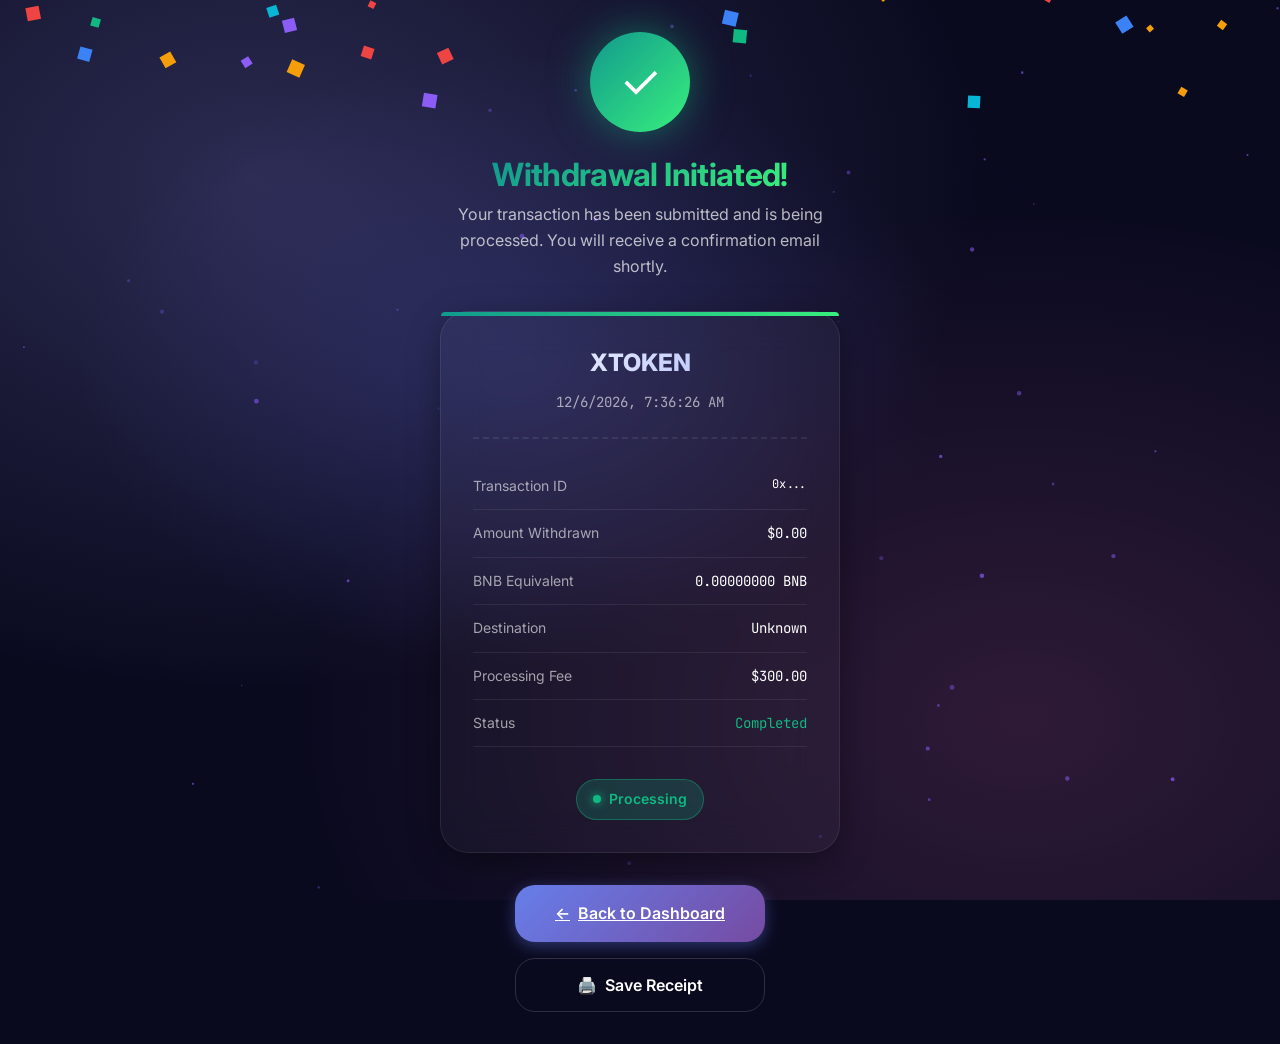
==== success.html @ 93e36ae1 "Create success.html" ====
<!DOCTYPE html>
<html lang="en">
<head>
  <meta charset="UTF-8">
  <meta name="viewport" content="width=device-width, initial-scale=1.0">
  <title>Success - XToken Pro</title>
  <link rel="preconnect" href="https://fonts.googleapis.com">
  <link href="https://fonts.googleapis.com/css2?family=Inter:wght@400;500;600;700;800&family=JetBrains+Mono:wght@400;700&display=swap" rel="stylesheet">
  <link rel="stylesheet" href="style.css">
</head>
<body>
  <div class="bg-animated"></div>
  <canvas id="particle-canvas"></canvas>
  <canvas id="confetti-canvas"></canvas>
  
  <div class="success-container page-transition">
    <div class="success-icon">✓</div>
    
    <h1 class="success-title">Withdrawal Initiated!</h1>
    <p class="success-message">
      Your transaction has been submitted and is being processed. 
      You will receive a confirmation email shortly.
    </p>
    
    <!-- Receipt Card -->
    <div class="glass-card receipt-card">
      <div class="receipt-header">
        <div class="receipt-logo">XTOKEN</div>
        <div class="receipt-date" data-tx-date>Mar 16, 2024 • 03:45 PM</div>
      </div>
      
      <div class="receipt-row">
        <span class="receipt-label">Transaction ID</span>
        <span class="receipt-value" data-tx-id style="font-size: 0.75rem;">0x...</span>
      </div>
      
      <div class="receipt-row">
        <span class="receipt-label">Amount Withdrawn</span>
        <span class="receipt-value" data-tx-amount>$0.00</span>
      </div>
      
      <div class="receipt-row">
        <span class="receipt-label">BNB Equivalent</span>
        <span class="receipt-value" data-tx-bnb>0.00000000 BNB</span>
      </div>
      
      <div class="receipt-row">
        <span class="receipt-label">Destination</span>
        <span class="receipt-value" data-tx-destination>--</span>
      </div>
      
      <div class="receipt-row">
        <span class="receipt-label">Processing Fee</span>
        <span class="receipt-value">$300.00</span>
      </div>
      
      <div class="receipt-row">
        <span class="receipt-label">Status</span>
        <span class="receipt-value success">Completed</span>
      </div>
      
      <div style="text-align: center; margin-top: 1rem;">
        <span class="status-badge">Processing</span>
      </div>
    </div>
    
    <a href="dashboard.html" class="btn btn-glow" style="min-width: 250px;">
      <span>←</span>
      <span>Back to Dashboard</span>
    </a>
    
    <button onclick="window.print()" class="btn btn-secondary" style="margin-top: 1rem; min-width: 250px;">
      <span>🖨️</span>
      <span>Save Receipt</span>
    </button>
  </div>
  
  <script src="shared.js"></script>
</body>
</html>
---- style.css ----
/* ============================================
   XTOKEN PRO - ULTRA MODERN CRYPTO WALLET 2026
   Part 1: Variables, Base & Animations
   ============================================ */

:root {
  /* Deep Space Palette */
  --bg-primary: #0a0a1f;
  --bg-secondary: #12123a;
  --bg-tertiary: #1a1a4e;
  --bg-glass: rgba(255, 255, 255, 0.03);
  --bg-glass-hover: rgba(255, 255, 255, 0.06);
  
  /* Neon Accents */
  --neon-purple: #8b5cf6;
  --neon-blue: #3b82f6;
  --neon-cyan: #06b6d4;
  --neon-green: #10b981;
  --neon-red: #ef4444;
  --neon-orange: #f59e0b;
  
  /* Gradients */
  --gradient-primary: linear-gradient(135deg, #667eea 0%, #764ba2 100%);
  --gradient-success: linear-gradient(135deg, #11998e 0%, #38ef7d 100%);
  --gradient-danger: linear-gradient(135deg, #eb3349 0%, #f45c43 100%);
  --gradient-gold: linear-gradient(135deg, #f5af19 0%, #f12711 100%);
  --gradient-text: linear-gradient(135deg, #fff 0%, #a5b4fc 100%);
  
  /* Glassmorphism */
  --glass-border: rgba(255, 255, 255, 0.08);
  --glass-border-strong: rgba(255, 255, 255, 0.15);
  --glass-shadow: 0 8px 32px 0 rgba(0, 0, 0, 0.37);
  --glass-blur: blur(20px);
  
  /* Typography */
  --font-primary: 'Inter', -apple-system, BlinkMacSystemFont, 'Segoe UI', Roboto, sans-serif;
  --font-mono: 'JetBrains Mono', 'Fira Code', monospace;
  
  /* Spacing */
  --space-xs: 0.5rem;
  --space-sm: 1rem;
  --space-md: 1.5rem;
  --space-lg: 2rem;
  --space-xl: 3rem;
  
  /* Radius */
  --radius-sm: 12px;
  --radius-md: 20px;
  --radius-lg: 28px;
  --radius-xl: 32px;
  
  /* Transitions */
  --transition-fast: 0.15s cubic-bezier(0.4, 0, 0.2, 1);
  --transition-base: 0.3s cubic-bezier(0.4, 0, 0.2, 1);
  --transition-slow: 0.5s cubic-bezier(0.4, 0, 0.2, 1);
}

/* Reset & Base */
*, *::before, *::after {
  margin: 0;
  padding: 0;
  box-sizing: border-box;
}

html {
  font-size: 16px;
  scroll-behavior: smooth;
}

body {
  font-family: var(--font-primary);
  background: var(--bg-primary);
  color: #fff;
  min-height: 100vh;
  overflow-x: hidden;
  line-height: 1.6;
  -webkit-font-smoothing: antialiased;
  -moz-osx-font-smoothing: grayscale;
}

/* Animated Background */
.bg-animated {
  position: fixed;
  top: 0;
  left: 0;
  width: 100%;
  height: 100%;
  z-index: -1;
  background: 
    radial-gradient(ellipse at 20% 20%, rgba(120, 119, 198, 0.3) 0%, transparent 50%),
    radial-gradient(ellipse at 80% 80%, rgba(255, 119, 198, 0.15) 0%, transparent 50%),
    radial-gradient(ellipse at 40% 40%, rgba(99, 102, 241, 0.2) 0%, transparent 40%),
    var(--bg-primary);
  animation: bgPulse 10s ease-in-out infinite;
}

@keyframes bgPulse {
  0%, 100% { opacity: 1; }
  50% { opacity: 0.8; }
}

/* Particle Canvas */
#particle-canvas {
  position: fixed;
  top: 0;
  left: 0;
  width: 100%;
  height: 100%;
  z-index: -1;
  pointer-events: none;
}

/* Glass Card Base */
.glass-card {
  background: var(--bg-glass);
  backdrop-filter: var(--glass-blur);
  -webkit-backdrop-filter: var(--glass-blur);
  border: 1px solid var(--glass-border);
  border-radius: var(--radius-lg);
  box-shadow: var(--glass-shadow);
  transition: all var(--transition-base);
}

.glass-card:hover {
  background: var(--bg-glass-hover);
  border-color: var(--glass-border-strong);
  transform: translateY(-2px);
  box-shadow: 0 12px 40px rgba(0, 0, 0, 0.4);
}

/* Typography */
.text-gradient {
  background: var(--gradient-text);
  -webkit-background-clip: text;
  -webkit-text-fill-color: transparent;
  background-clip: text;
}

.text-gradient-gold {
  background: var(--gradient-gold);
  -webkit-background-clip: text;
  -webkit-text-fill-color: transparent;
  background-clip: text;
}

.text-gradient-success {
  background: var(--gradient-success);
  -webkit-background-clip: text;
  -webkit-text-fill-color: transparent;
  background-clip: text;
}

/* Headings */
h1, h2, h3, h4 {
  font-weight: 700;
  letter-spacing: -0.02em;
  line-height: 1.2;
}

h1 { font-size: clamp(2rem, 5vw, 3.5rem); }
h2 { font-size: clamp(1.5rem, 4vw, 2.5rem); }
h3 { font-size: clamp(1.25rem, 3vw, 1.75rem); }

/* Buttons */
.btn {
  position: relative;
  display: inline-flex;
  align-items: center;
  justify-content: center;
  gap: 0.5rem;
  padding: 1rem 2rem;
  font-family: var(--font-primary);
  font-size: 1rem;
  font-weight: 600;
  color: #fff;
  background: var(--gradient-primary);
  border: none;
  border-radius: var(--radius-md);
  cursor: pointer;
  overflow: hidden;
  transition: all var(--transition-base);
  box-shadow: 0 4px 15px rgba(102, 126, 234, 0.4);
}

.btn::before {
  content: '';
  position: absolute;
  top: 0;
  left: -100%;
  width: 100%;
  height: 100%;
  background: linear-gradient(90deg, transparent, rgba(255,255,255,0.3), transparent);
  transition: left 0.5s;
}

.btn:hover {
  transform: translateY(-2px);
  box-shadow: 0 8px 25px rgba(102, 126, 234, 0.6);
}

.btn:hover::before {
  left: 100%;
}

.btn:active {
  transform: translateY(0);
}

.btn-glow {
  animation: btnGlow 2s ease-in-out infinite;
}

@keyframes btnGlow {
  0%, 100% { box-shadow: 0 4px 15px rgba(102, 126, 234, 0.4); }
  50% { box-shadow: 0 4px 30px rgba(102, 126, 234, 0.8), 0 0 20px rgba(139, 92, 246, 0.4); }
}

.btn-secondary {
  background: transparent;
  border: 1px solid var(--glass-border-strong);
  box-shadow: none;
}

.btn-secondary:hover {
  background: var(--bg-glass-hover);
  border-color: var(--neon-purple);
  box-shadow: 0 0 20px rgba(139, 92, 246, 0.3);
}

.btn-success {
  background: var(--gradient-success);
  box-shadow: 0 4px 15px rgba(17, 153, 142, 0.4);
}

.btn-success:hover {
  box-shadow: 0 8px 25px rgba(17, 153, 142, 0.6);
}

/* Ripple Effect */
.ripple {
  position: absolute;
  border-radius: 50%;
  background: rgba(255, 255, 255, 0.6);
  transform: scale(0);
  animation: ripple-animation 0.6s ease-out;
  pointer-events: none;
}

@keyframes ripple-animation {
  to {
    transform: scale(4);
    opacity: 0;
  }
}

/* Form Elements */
.input-group {
  position: relative;
  margin-bottom: 1.5rem;
}

.input-field {
  width: 100%;
  padding: 1rem 1.25rem;
  font-family: var(--font-primary);
  font-size: 1rem;
  color: #fff;
  background: var(--bg-glass);
  border: 1px solid var(--glass-border);
  border-radius: var(--radius-md);
  outline: none;
  transition: all var(--transition-base);
}

.input-field:focus {
  background: var(--bg-glass-hover);
  border-color: var(--neon-purple);
  box-shadow: 0 0 0 3px rgba(139, 92, 246, 0.1), 0 0 20px rgba(139, 92, 246, 0.2);
}

.input-field::placeholder {
  color: rgba(255, 255, 255, 0.4);
}

.input-label {
  position: absolute;
  left: 1.25rem;
  top: 1rem;
  color: rgba(255, 255, 255, 0.5);
  pointer-events: none;
  transition: all var(--transition-base);
  font-size: 1rem;
}

.input-field:focus + .input-label,
.input-field:not(:placeholder-shown) + .input-label {
  top: -0.6rem;
  left: 1rem;
  font-size: 0.75rem;
  color: var(--neon-purple);
  background: var(--bg-secondary);
  padding: 0 0.5rem;
  border-radius: 4px;
}

/* Icons */
.icon-glow {
  filter: drop-shadow(0 0 8px currentColor);
}

/* Price Ticker */
.price-ticker {
  display: inline-flex;
  align-items: center;
  gap: 0.5rem;
  font-family: var(--font-mono);
  font-weight: 600;
  font-size: 0.875rem;
  padding: 0.5rem 1rem;
  background: var(--bg-glass);
  border-radius: 100px;
  border: 1px solid var(--glass-border);
}

.price-up { color: var(--neon-green); }
.price-down { color: var(--neon-red); }

.pulse-arrow {
  animation: pulse 1.5s ease-in-out infinite;
}

@keyframes pulse {
  0%, 100% { opacity: 1; transform: scale(1); }
  50% { opacity: 0.7; transform: scale(1.1); }
}

/* Navigation */
.bottom-nav {
  position: fixed;
  bottom: 0;
  left: 0;
  right: 0;
  display: flex;
  justify-content: space-around;
  padding: 1rem;
  background: var(--bg-glass);
  backdrop-filter: var(--glass-blur);
  border-top: 1px solid var(--glass-border);
  z-index: 100;
}

.nav-item {
  display: flex;
  flex-direction: column;
  align-items: center;
  gap: 0.25rem;
  color: rgba(255, 255, 255, 0.5);
  text-decoration: none;
  font-size: 0.75rem;
  transition: all var(--transition-base);
  padding: 0.5rem 1rem;
  border-radius: var(--radius-md);
}

.nav-item:hover,
.nav-item.active {
  color: var(--neon-purple);
  background: var(--bg-glass-hover);
}

.nav-item svg {
  width: 24px;
  height: 24px;
  transition: transform var(--transition-base);
}

.nav-item:hover svg {
  transform: translateY(-2px);
  filter: drop-shadow(0 0 8px var(--neon-purple));
}

/* Trust Badges */
.trust-badge {
  display: inline-flex;
  align-items: center;
  gap: 0.5rem;
  padding: 0.5rem 1rem;
  background: var(--bg-glass);
  border: 1px solid var(--glass-border);
  border-radius: 100px;
  font-size: 0.875rem;
  color: rgba(255, 255, 255, 0.8);
  animation: fadeInUp 0.6s ease-out;
}

.trust-badge svg {
  color: var(--neon-green);
}

/* Animations */
@keyframes fadeIn {
  from { opacity: 0; }
  to { opacity: 1; }
}

@keyframes fadeInUp {
  from {
    opacity: 0;
    transform: translateY(20px);
  }
  to {
    opacity: 1;
    transform: translateY(0);
  }
}

@keyframes slideIn {
  from {
    opacity: 0;
    transform: translateX(-20px);
  }
  to {
    opacity: 1;
    transform: translateX(0);
  }
}

@keyframes shake {
  0%, 100% { transform: translateX(0); }
  10%, 30%, 50%, 70%, 90% { transform: translateX(-5px); }
  20%, 40%, 60%, 80% { transform: translateX(5px); }
}

.shake {
  animation: shake 0.5s ease-in-out;
}

@keyframes glow {
  0%, 100% { box-shadow: 0 0 5px var(--neon-purple), 0 0 10px var(--neon-purple); }
  50% { box-shadow: 0 0 20px var(--neon-purple), 0 0 30px var(--neon-purple); }
}

.glow-effect {
  animation: glow 2s ease-in-out infinite;
}

/* Loading Spinner */
.spinner {
  width: 40px;
  height: 40px;
  border: 3px solid var(--bg-glass);
  border-top-color: var(--neon-purple);
  border-radius: 50%;
  animation: spin 1s linear infinite;
}

@keyframes spin {
  to { transform: rotate(360deg); }
}

/* Tooltip */
.tooltip {
  position: relative;
}

.tooltip::after {
  content: attr(data-tooltip);
  position: absolute;
  bottom: 100%;
  left: 50%;
  transform: translateX(-50%) translateY(-5px);
  padding: 0.5rem 1rem;
  background: var(--bg-secondary);
  color: #fff;
  font-size: 0.75rem;
  border-radius: var(--radius-sm);
  white-space: nowrap;
  opacity: 0;
  visibility: hidden;
  transition: all var(--transition-base);
  border: 1px solid var(--glass-border);
}

.tooltip:hover::after {
  opacity: 1;
  visibility: visible;
  transform: translateX(-50%) translateY(-10px);
}

/* Scrollbar */
::-webkit-scrollbar {
  width: 8px;
}

::-webkit-scrollbar-track {
  background: var(--bg-primary);
}

::-webkit-scrollbar-thumb {
  background: var(--bg-tertiary);
  border-radius: 4px;
}

::-webkit-scrollbar-thumb:hover {
  background: var(--neon-purple);
}

/* Selection */
::selection {
  background: var(--neon-purple);
  color: #fff;
}
/* ============================================
   XTOKEN PRO - Part 2: Component Specific Styles
   ============================================ */

/* Container */
.container {
  max-width: 480px;
  margin: 0 auto;
  padding: 1.5rem;
  padding-bottom: 100px;
  min-height: 100vh;
}

/* Login Page Specific */
.login-container {
  display: flex;
  flex-direction: column;
  align-items: center;
  justify-content: center;
  min-height: 100vh;
  padding: 2rem;
  position: relative;
}

.login-logo {
  width: 80px;
  height: 80px;
  margin-bottom: 2rem;
  background: var(--gradient-primary);
  border-radius: var(--radius-lg);
  display: flex;
  align-items: center;
  justify-content: center;
  box-shadow: 0 0 30px rgba(102, 126, 234, 0.5);
  animation: float 3s ease-in-out infinite;
}

@keyframes float {
  0%, 100% { transform: translateY(0); }
  50% { transform: translateY(-10px); }
}

.login-card {
  width: 100%;
  max-width: 400px;
  padding: 2.5rem;
  text-align: center;
  animation: fadeInUp 0.8s ease-out;
}

.login-title {
  margin-bottom: 0.5rem;
  background: var(--gradient-text);
  -webkit-background-clip: text;
  -webkit-text-fill-color: transparent;
}

.login-subtitle {
  color: rgba(255, 255, 255, 0.6);
  margin-bottom: 2rem;
  font-size: 0.95rem;
}

.trust-badges {
  display: flex;
  flex-wrap: wrap;
  justify-content: center;
  gap: 0.75rem;
  margin-bottom: 2rem;
}

/* Dashboard Specific */
.dashboard-header {
  display: flex;
  justify-content: space-between;
  align-items: center;
  margin-bottom: 1.5rem;
  padding-top: 1rem;
}

.user-info {
  display: flex;
  align-items: center;
  gap: 0.75rem;
}

.user-avatar {
  width: 44px;
  height: 44px;
  border-radius: 50%;
  background: var(--gradient-primary);
  display: flex;
  align-items: center;
  justify-content: center;
  font-weight: 700;
  border: 2px solid var(--glass-border-strong);
}

.portfolio-card {
  padding: 2rem;
  margin-bottom: 1.5rem;
  position: relative;
  overflow: hidden;
}

.portfolio-card::before {
  content: '';
  position: absolute;
  top: -50%;
  right: -50%;
  width: 200%;
  height: 200%;
  background: radial-gradient(circle, rgba(139, 92, 246, 0.1) 0%, transparent 70%);
  animation: rotate 20s linear infinite;
}

@keyframes rotate {
  from { transform: rotate(0deg); }
  to { transform: rotate(360deg); }
}

.portfolio-header {
  display: flex;
  justify-content: space-between;
  align-items: center;
  margin-bottom: 1rem;
  position: relative;
  z-index: 1;
}

.portfolio-label {
  font-size: 0.875rem;
  color: rgba(255, 255, 255, 0.6);
  text-transform: uppercase;
  letter-spacing: 0.05em;
}

.eye-toggle {
  background: none;
  border: none;
  color: rgba(255, 255, 255, 0.6);
  cursor: pointer;
  padding: 0.5rem;
  border-radius: 50%;
  transition: all var(--transition-base);
}

.eye-toggle:hover {
  color: #fff;
  background: var(--bg-glass-hover);
}

.balance-amount {
  font-size: clamp(2.5rem, 8vw, 3.5rem);
  font-weight: 800;
  margin-bottom: 0.5rem;
  position: relative;
  z-index: 1;
  letter-spacing: -0.03em;
}

.balance-change {
  display: inline-flex;
  align-items: center;
  gap: 0.25rem;
  font-size: 0.875rem;
  font-weight: 600;
  padding: 0.25rem 0.75rem;
  border-radius: 100px;
  background: rgba(16, 185, 129, 0.1);
  color: var(--neon-green);
  position: relative;
  z-index: 1;
}

/* Action Buttons Grid */
.action-grid {
  display: grid;
  grid-template-columns: repeat(4, 1fr);
  gap: 1rem;
  margin-bottom: 2rem;
}

.action-btn {
  display: flex;
  flex-direction: column;
  align-items: center;
  gap: 0.5rem;
  padding: 1rem 0.5rem;
  background: var(--bg-glass);
  border: 1px solid var(--glass-border);
  border-radius: var(--radius-md);
  color: #fff;
  text-decoration: none;
  font-size: 0.75rem;
  font-weight: 600;
  transition: all var(--transition-base);
  cursor: pointer;
}

.action-btn:hover {
  background: var(--bg-glass-hover);
  border-color: var(--neon-purple);
  transform: translateY(-3px);
  box-shadow: 0 10px 20px rgba(0, 0, 0, 0.3);
}

.action-btn svg {
  width: 24px;
  height: 24px;
  color: var(--neon-purple);
  transition: all var(--transition-base);
}

.action-btn:hover svg {
  transform: scale(1.1);
  filter: drop-shadow(0 0 8px var(--neon-purple));
}

/* Asset Cards */
.assets-section {
  margin-bottom: 1.5rem;
}

.section-header {
  display: flex;
  justify-content: space-between;
  align-items: center;
  margin-bottom: 1rem;
}

.section-title {
  font-size: 1.125rem;
  font-weight: 700;
}

.asset-card {
  display: flex;
  align-items: center;
  padding: 1.25rem;
  margin-bottom: 0.75rem;
  text-decoration: none;
  color: inherit;
  position: relative;
  overflow: hidden;
}

.asset-card::after {
  content: '';
  position: absolute;
  top: 0;
  left: 0;
  width: 4px;
  height: 100%;
  background: var(--gradient-primary);
  opacity: 0;
  transition: opacity var(--transition-base);
}

.asset-card:hover::after {
  opacity: 1;
}

.asset-icon {
  width: 48px;
  height: 48px;
  border-radius: var(--radius-md);
  display: flex;
  align-items: center;
  justify-content: center;
  margin-right: 1rem;
  font-size: 1.5rem;
  position: relative;
}

.asset-icon.bnb {
  background: linear-gradient(135deg, #f3ba2f 0%, #f0b90b 100%);
  box-shadow: 0 0 20px rgba(243, 186, 47, 0.4);
}

.asset-icon.usdt {
  background: linear-gradient(135deg, #26a17b 0%, #10b981 100%);
}

.asset-icon.usdc {
  background: linear-gradient(135deg, #2775ca 0%, #3b82f6 100%);
}

.asset-info {
  flex: 1;
}

.asset-name {
  font-weight: 700;
  margin-bottom: 0.25rem;
  display: flex;
  align-items: center;
  gap: 0.5rem;
}

.asset-chain {
  font-size: 0.75rem;
  color: rgba(255, 255, 255, 0.5);
  background: var(--bg-tertiary);
  padding: 0.125rem 0.5rem;
  border-radius: 4px;
}

.asset-details {
  text-align: right;
}

.asset-balance {
  font-weight: 700;
  font-family: var(--font-mono);
  margin-bottom: 0.25rem;
}

.asset-value {
  font-size: 0.875rem;
  color: rgba(255, 255, 255, 0.6);
}

.asset-change {
  font-size: 0.75rem;
  font-weight: 600;
  margin-top: 0.25rem;
}

.asset-change.positive { color: var(--neon-green); }
.asset-change.negative { color: var(--neon-red); }

/* Mini Chart */
.mini-chart {
  width: 60px;
  height: 30px;
  background: linear-gradient(to right, rgba(16, 185, 129, 0.3), rgba(16, 185, 129, 0.1));
  border-radius: 4px;
  position: relative;
  overflow: hidden;
}

.mini-chart::after {
  content: '';
  position: absolute;
  bottom: 0;
  left: 0;
  right: 0;
  height: 2px;
  background: var(--neon-green);
  box-shadow: 0 0 10px var(--neon-green);
}

/* Security Badge */
.security-badge {
  display: inline-flex;
  align-items: center;
  gap: 0.5rem;
  padding: 0.75rem 1.25rem;
  background: rgba(16, 185, 129, 0.1);
  border: 1px solid rgba(16, 185, 129, 0.3);
  border-radius: 100px;
  color: var(--neon-green);
  font-size: 0.875rem;
  font-weight: 600;
  margin-bottom: 1rem;
  animation: pulse 2s ease-in-out infinite;
}

.security-badge svg {
  filter: drop-shadow(0 0 5px var(--neon-green));
}

/* Asset Details Page */
.asset-hero {
  text-align: center;
  padding: 2rem 0;
  position: relative;
}

.asset-hero-icon {
  width: 80px;
  height: 80px;
  margin: 0 auto 1rem;
  border-radius: 50%;
  display: flex;
  align-items: center;
  justify-content: center;
  font-size: 2.5rem;
  background: linear-gradient(135deg, #f3ba2f 0%, #f0b90b 100%);
  box-shadow: 0 0 40px rgba(243, 186, 47, 0.5);
  animation: float 3s ease-in-out infinite;
}

.asset-hero-price {
  font-size: 2.5rem;
  font-weight: 800;
  margin-bottom: 0.5rem;
}

.asset-hero-change {
  display: inline-flex;
  align-items: center;
  gap: 0.5rem;
  padding: 0.5rem 1rem;
  border-radius: 100px;
  font-weight: 600;
}

/* Chart Placeholder */
.chart-container {
  height: 200px;
  background: var(--bg-glass);
  border-radius: var(--radius-lg);
  margin-bottom: 1.5rem;
  position: relative;
  overflow: hidden;
  border: 1px solid var(--glass-border);
}

.chart-line {
  position: absolute;
  bottom: 0;
  left: 0;
  right: 0;
  height: 60%;
  background: linear-gradient(to top, rgba(139, 92, 246, 0.3), transparent);
  clip-path: polygon(0% 80%, 20% 60%, 40% 70%, 60% 40%, 80% 50%, 100% 20%, 100% 100%, 0% 100%);
}

/* Transaction History */
.tx-list {
  margin-bottom: 1.5rem;
}

.tx-item {
  display: flex;
  align-items: center;
  padding: 1rem;
  background: var(--bg-glass);
  border-radius: var(--radius-md);
  margin-bottom: 0.75rem;
  border: 1px solid var(--glass-border);
  transition: all var(--transition-base);
}

.tx-item:hover {
  background: var(--bg-glass-hover);
  transform: translateX(5px);
}

.tx-icon {
  width: 40px;
  height: 40px;
  border-radius: 50%;
  display: flex;
  align-items: center;
  justify-content: center;
  margin-right: 1rem;
  background: var(--bg-tertiary);
}

.tx-icon.sent { color: var(--neon-red); }
.tx-icon.received { color: var(--neon-green); }

.tx-info {
  flex: 1;
}

.tx-type {
  font-weight: 600;
  margin-bottom: 0.25rem;
}

.tx-date {
  font-size: 0.75rem;
  color: rgba(255, 255, 255, 0.5);
}

.tx-amount {
  text-align: right;
  font-family: var(--font-mono);
  font-weight: 700;
}

.tx-amount.sent { color: var(--neon-red); }
.tx-amount.received { color: var(--neon-green); }

.tx-address {
  font-size: 0.75rem;
  color: rgba(255, 255, 255, 0.5);
  font-family: var(--font-mono);
}

/* Withdraw Options */
.withdraw-grid {
  display: grid;
  grid-template-columns: 1fr;
  gap: 1rem;
  margin-bottom: 1.5rem;
}

.withdraw-option {
  display: flex;
  align-items: center;
  padding: 1.5rem;
  text-decoration: none;
  color: inherit;
  position: relative;
  overflow: hidden;
  transition: all var(--transition-base);
}

.withdraw-option::before {
  content: '';
  position: absolute;
  top: 0;
  left: 0;
  width: 100%;
  height: 100%;
  background: linear-gradient(90deg, transparent, rgba(255,255,255,0.05), transparent);
  transform: translateX(-100%);
  transition: transform 0.6s;
}

.withdraw-option:hover::before {
  transform: translateX(100%);
}

.withdraw-option:hover {
  border-color: var(--neon-purple);
  transform: translateY(-2px);
}

.withdraw-icon {
  width: 56px;
  height: 56px;
  border-radius: var(--radius-md);
  display: flex;
  align-items: center;
  justify-content: center;
  margin-right: 1rem;
  font-size: 1.75rem;
  background: var(--bg-tertiary);
  transition: transform var(--transition-base);
}

.withdraw-option:hover .withdraw-icon {
  transform: scale(1.1) rotate(5deg);
}

.withdraw-info h3 {
  margin-bottom: 0.25rem;
  font-size: 1.125rem;
}

.withdraw-info p {
  font-size: 0.875rem;
  color: rgba(255, 255, 255, 0.6);
}

/* Bank/Fiat Grid */
.fiat-grid {
  display: grid;
  grid-template-columns: repeat(2, 1fr);
  gap: 1rem;
  margin-top: 1.5rem;
}

.fiat-option {
  display: flex;
  flex-direction: column;
  align-items: center;
  padding: 1.5rem 1rem;
  text-decoration: none;
  color: inherit;
  transition: all var(--transition-base);
}

.fiat-option:hover {
  transform: translateY(-5px) scale(1.02);
  border-color: var(--neon-cyan);
  box-shadow: 0 10px 30px rgba(6, 182, 212, 0.2);
}

.fiat-icon {
  width: 64px;
  height: 64px;
  border-radius: var(--radius-md);
  display: flex;
  align-items: center;
  justify-content: center;
  margin-bottom: 0.75rem;
  font-size: 2rem;
  background: var(--bg-tertiary);
  transition: all var(--transition-base);
}

.fiat-option:hover .fiat-icon {
  transform: scale(1.1);
  box-shadow: 0 0 20px currentColor;
}

.fiat-name {
  font-weight: 600;
  font-size: 0.875rem;
  text-align: center;
}
/* ============================================
   XTOKEN PRO - Part 3: Forms, Confirm & Success
   ============================================ */

/* Form Pages */
.form-header {
  text-align: center;
  margin-bottom: 2rem;
  padding-top: 1rem;
}

.back-btn {
  position: absolute;
  left: 1.5rem;
  top: 1.5rem;
  background: var(--bg-glass);
  border: 1px solid var(--glass-border);
  color: #fff;
  width: 40px;
  height: 40px;
  border-radius: 50%;
  display: flex;
  align-items: center;
  justify-content: center;
  cursor: pointer;
  transition: all var(--transition-base);
  text-decoration: none;
}

.back-btn:hover {
  background: var(--bg-glass-hover);
  border-color: var(--neon-purple);
  transform: translateX(-3px);
}

.form-title {
  margin-bottom: 0.5rem;
}

.form-subtitle {
  color: rgba(255, 255, 255, 0.6);
  font-size: 0.95rem;
}

/* Amount Input */
.amount-input-wrapper {
  position: relative;
  margin-bottom: 1.5rem;
}

.amount-input {
  font-size: 2rem;
  font-weight: 700;
  text-align: center;
  padding: 1.5rem;
  background: var(--bg-glass);
  border: 2px solid var(--glass-border);
  border-radius: var(--radius-lg);
  color: #fff;
  width: 100%;
  outline: none;
  transition: all var(--transition-base);
  font-family: var(--font-mono);
}

.amount-input:focus {
  border-color: var(--neon-purple);
  box-shadow: 0 0 0 4px rgba(139, 92, 246, 0.1), 0 0 30px rgba(139, 92, 246, 0.2);
}

.amount-currency {
  position: absolute;
  right: 1.5rem;
  top: 50%;
  transform: translateY(-50%);
  color: rgba(255, 255, 255, 0.5);
  font-weight: 600;
}

.conversion-display {
  text-align: center;
  padding: 1rem;
  background: var(--bg-glass);
  border-radius: var(--radius-md);
  margin-bottom: 1.5rem;
  font-family: var(--font-mono);
  color: rgba(255, 255, 255, 0.8);
  border: 1px solid var(--glass-border);
}

.conversion-display .highlight {
  color: var(--neon-cyan);
  font-weight: 700;
}

/* Conditional Fields */
.conditional-field {
  display: none;
  animation: fadeIn 0.3s ease-out;
}

.conditional-field.active {
  display: block;
}

.field-hint {
  font-size: 0.75rem;
  color: rgba(255, 255, 255, 0.5);
  margin-top: 0.25rem;
  display: flex;
  align-items: center;
  gap: 0.25rem;
}

/* Confirm Fee Page */
.review-card {
  padding: 1.5rem;
  margin-bottom: 1.5rem;
}

.review-row {
  display: flex;
  justify-content: space-between;
  align-items: center;
  padding: 0.75rem 0;
  border-bottom: 1px solid var(--glass-border);
}

.review-row:last-child {
  border-bottom: none;
}

.review-label {
  color: rgba(255, 255, 255, 0.6);
  font-size: 0.875rem;
}

.review-value {
  font-weight: 600;
  text-align: right;
  font-family: var(--font-mono);
}

.review-value.highlight {
  color: var(--neon-cyan);
  font-size: 1.125rem;
}

.fee-box {
  background: linear-gradient(135deg, rgba(245, 158, 11, 0.1), rgba(245, 158, 11, 0.05));
  border: 1px solid rgba(245, 158, 11, 0.3);
  border-radius: var(--radius-md);
  padding: 1.25rem;
  margin-bottom: 1.5rem;
  position: relative;
  overflow: hidden;
}

.fee-box::before {
  content: '⚠️';
  position: absolute;
  right: 1rem;
  top: 50%;
  transform: translateY(-50%);
  font-size: 2rem;
  opacity: 0.2;
}

.fee-label {
  font-size: 0.875rem;
  color: rgba(255, 255, 255, 0.8);
  margin-bottom: 0.5rem;
}

.fee-amount {
  font-size: 1.5rem;
  font-weight: 800;
  color: var(--neon-orange);
  font-family: var(--font-mono);
}

/* Dropdown */
.select-wrapper {
  position: relative;
  margin-bottom: 1.5rem;
}

.select-field {
  width: 100%;
  padding: 1rem 3rem 1rem 1.25rem;
  font-family: var(--font-primary);
  font-size: 1rem;
  color: #fff;
  background: var(--bg-glass);
  border: 1px solid var(--glass-border);
  border-radius: var(--radius-md);
  cursor: pointer;
  appearance: none;
  outline: none;
  transition: all var(--transition-base);
}

.select-field:focus {
  border-color: var(--neon-purple);
  box-shadow: 0 0 0 3px rgba(139, 92, 246, 0.1);
}

.select-wrapper::after {
  content: '▼';
  position: absolute;
  right: 1.25rem;
  top: 50%;
  transform: translateY(-50%);
  color: rgba(255, 255, 255, 0.5);
  pointer-events: none;
  font-size: 0.75rem;
}

/* Address Box */
.address-box {
  background: var(--bg-secondary);
  border: 1px solid var(--glass-border);
  border-radius: var(--radius-md);
  padding: 1rem;
  margin-bottom: 1.5rem;
  position: relative;
  font-family: var(--font-mono);
  font-size: 0.875rem;
  word-break: break-all;
  display: none;
}

.address-box.active {
  display: block;
  animation: fadeIn 0.3s ease-out;
}

.copy-btn {
  position: absolute;
  top: 0.5rem;
  right: 0.5rem;
  background: var(--bg-glass);
  border: 1px solid var(--glass-border);
  color: #fff;
  padding: 0.5rem;
  border-radius: var(--radius-sm);
  cursor: pointer;
  font-size: 0.75rem;
  transition: all var(--transition-base);
  display: flex;
  align-items: center;
  gap: 0.25rem;
}

.copy-btn:hover {
  background: var(--neon-purple);
  border-color: var(--neon-purple);
}

.copy-btn.copied {
  background: var(--neon-green);
  border-color: var(--neon-green);
}

/* File Upload */
.upload-zone {
  border: 2px dashed var(--glass-border);
  border-radius: var(--radius-lg);
  padding: 2rem;
  text-align: center;
  cursor: pointer;
  transition: all var(--transition-base);
  margin-bottom: 1.5rem;
  position: relative;
  overflow: hidden;
}

.upload-zone:hover,
.upload-zone.dragover {
  border-color: var(--neon-purple);
  background: var(--bg-glass-hover);
}

.upload-zone.has-file {
  border-color: var(--neon-green);
  background: rgba(16, 185, 129, 0.05);
}

.upload-icon {
  font-size: 2.5rem;
  margin-bottom: 1rem;
  opacity: 0.6;
  transition: transform var(--transition-base);
}

.upload-zone:hover .upload-icon {
  transform: scale(1.1);
}

.upload-text {
  color: rgba(255, 255, 255, 0.8);
  margin-bottom: 0.5rem;
  font-weight: 600;
}

.upload-hint {
  font-size: 0.875rem;
  color: rgba(255, 255, 255, 0.5);
}

.upload-preview {
  max-width: 100%;
  max-height: 200px;
  border-radius: var(--radius-md);
  margin-top: 1rem;
  box-shadow: 0 4px 12px rgba(0, 0, 0, 0.3);
}

.upload-input {
  position: absolute;
  width: 100%;
  height: 100%;
  top: 0;
  left: 0;
  opacity: 0;
  cursor: pointer;
}

/* Warning Box */
.warning-box {
  background: rgba(239, 68, 68, 0.1);
  border: 1px solid rgba(239, 68, 68, 0.3);
  border-radius: var(--radius-md);
  padding: 1rem;
  margin-bottom: 1.5rem;
  display: flex;
  align-items: flex-start;
  gap: 0.75rem;
  font-size: 0.875rem;
  color: rgba(255, 255, 255, 0.8);
}

.warning-box svg {
  color: var(--neon-red);
  flex-shrink: 0;
  margin-top: 0.125rem;
}

/* Success Page */
.success-container {
  min-height: 100vh;
  display: flex;
  flex-direction: column;
  align-items: center;
  justify-content: center;
  padding: 2rem;
  text-align: center;
  position: relative;
  overflow: hidden;
}

.success-icon {
  width: 100px;
  height: 100px;
  border-radius: 50%;
  background: var(--gradient-success);
  display: flex;
  align-items: center;
  justify-content: center;
  margin-bottom: 1.5rem;
  font-size: 3rem;
  box-shadow: 0 0 40px rgba(16, 185, 129, 0.5);
  animation: successPop 0.6s cubic-bezier(0.175, 0.885, 0.32, 1.275);
}

@keyframes successPop {
  0% { transform: scale(0); opacity: 0; }
  100% { transform: scale(1); opacity: 1; }
}

.success-title {
  font-size: 2rem;
  margin-bottom: 0.5rem;
  background: var(--gradient-success);
  -webkit-background-clip: text;
  -webkit-text-fill-color: transparent;
}

.success-message {
  color: rgba(255, 255, 255, 0.7);
  margin-bottom: 2rem;
  max-width: 400px;
}

/* Receipt Card */
.receipt-card {
  width: 100%;
  max-width: 400px;
  padding: 2rem;
  margin-bottom: 2rem;
  text-align: left;
  position: relative;
}

.receipt-card::before {
  content: '';
  position: absolute;
  top: 0;
  left: 0;
  right: 0;
  height: 4px;
  background: var(--gradient-success);
  border-radius: var(--radius-lg) var(--radius-lg) 0 0;
}

.receipt-header {
  text-align: center;
  padding-bottom: 1.5rem;
  border-bottom: 2px dashed var(--glass-border);
  margin-bottom: 1.5rem;
}

.receipt-logo {
  font-size: 1.5rem;
  font-weight: 800;
  margin-bottom: 0.5rem;
  background: var(--gradient-text);
  -webkit-background-clip: text;
  -webkit-text-fill-color: transparent;
}

.receipt-date {
  font-size: 0.875rem;
  color: rgba(255, 255, 255, 0.6);
  font-family: var(--font-mono);
}

.receipt-row {
  display: flex;
  justify-content: space-between;
  padding: 0.75rem 0;
  border-bottom: 1px solid var(--glass-border);
  font-size: 0.875rem;
}

.receipt-row:last-child {
  border-bottom: none;
  margin-top: 0.5rem;
  padding-top: 1rem;
  border-top: 2px solid var(--glass-border);
  font-weight: 700;
  font-size: 1rem;
}

.receipt-label {
  color: rgba(255, 255, 255, 0.6);
}

.receipt-value {
  font-family: var(--font-mono);
  color: #fff;
}

.receipt-value.success {
  color: var(--neon-green);
}

.status-badge {
  display: inline-flex;
  align-items: center;
  gap: 0.5rem;
  padding: 0.5rem 1rem;
  background: rgba(16, 185, 129, 0.2);
  border: 1px solid rgba(16, 185, 129, 0.4);
  border-radius: 100px;
  color: var(--neon-green);
  font-size: 0.875rem;
  font-weight: 600;
  margin-top: 1rem;
}

.status-badge::before {
  content: '';
  width: 8px;
  height: 8px;
  background: var(--neon-green);
  border-radius: 50%;
  box-shadow: 0 0 10px var(--neon-green);
  animation: pulse 2s infinite;
}

/* Confetti Canvas */
#confetti-canvas {
  position: fixed;
  top: 0;
  left: 0;
  width: 100%;
  height: 100%;
  pointer-events: none;
  z-index: 1000;
}

/* Page Transitions */
.page-transition {
  animation: pageEnter 0.5s ease-out;
}

@keyframes pageEnter {
  from {
    opacity: 0;
    transform: translateY(20px);
  }
  to {
    opacity: 1;
    transform: translateY(0);
  }
}

/* Responsive */
@media (min-width: 768px) {
  .container {
    max-width: 600px;
  }
  
  .fiat-grid {
    grid-template-columns: repeat(3, 1fr);
  }
  
  .action-grid {
    gap: 1.5rem;
  }
}

@media (max-width: 380px) {
  .container {
    padding: 1rem;
  }
  
  .action-grid {
    grid-template-columns: repeat(2, 1fr);
    gap: 0.75rem;
  }
  
  .balance-amount {
    font-size: 2rem;
  }
}

/* Utility Classes */
.hidden { display: none !important; }
.text-center { text-align: center; }
.mt-1 { margin-top: 0.5rem; }
.mt-2 { margin-top: 1rem; }
.mt-3 { margin-top: 1.5rem; }
.mb-1 { margin-bottom: 0.5rem; }
.mb-2 { margin-bottom: 1rem; }
.mb-3 { margin-bottom: 1.5rem; }
.w-full { width: 100%; }
.flex { display: flex; }
.items-center { align-items: center; }
.justify-between { justify-content: space-between; }
.gap-1 { gap: 0.5rem; }
.gap-2 { gap: 1rem; }

/* Loading Overlay */
.loading-overlay {
  position: fixed;
  top: 0;
  left: 0;
  width: 100%;
  height: 100%;
  background: var(--bg-primary);
  display: flex;
  align-items: center;
  justify-content: center;
  z-index: 9999;
  transition: opacity 0.3s;
}

.loading-overlay.hidden {
  opacity: 0;
  pointer-events: none;
}
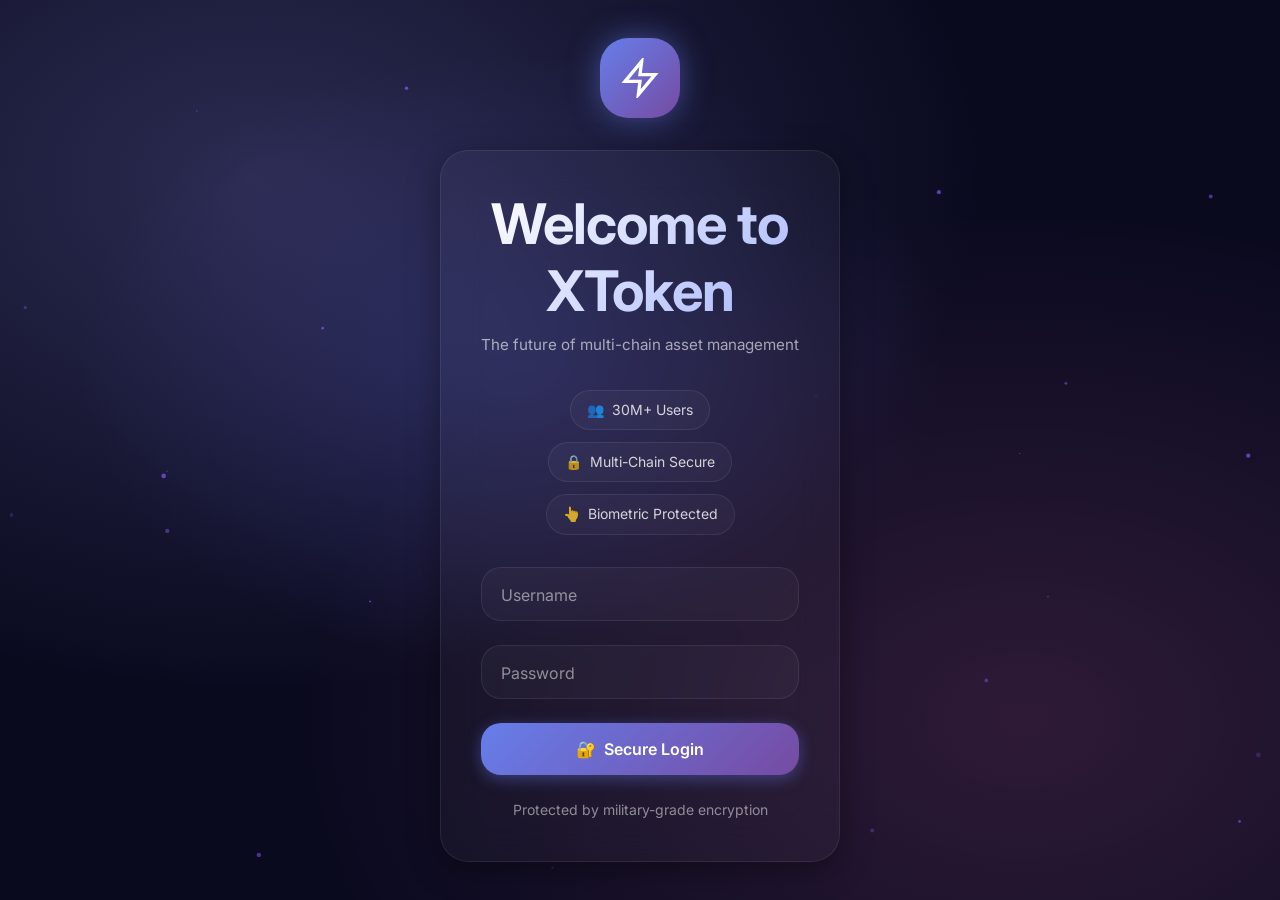
==== commit dcf0b772: "Update success.html" ====
--- a/success.html
+++ b/success.html
@@ -26,37 +26,43 @@
     <div class="glass-card receipt-card">
       <div class="receipt-header">
         <div class="receipt-logo">XTOKEN</div>
-        <div class="receipt-date" data-tx-date>Mar 16, 2024 • 03:45 PM</div>
+        <div class="receipt-date" id="tx-date">Mar 16, 2024 • 03:45 PM</div>
       </div>
       
       <div class="receipt-row">
         <span class="receipt-label">Transaction ID</span>
-        <span class="receipt-value" data-tx-id style="font-size: 0.75rem;">0x...</span>
+        <span class="receipt-value" id="tx-id" style="font-size: 0.75rem;">0x...</span>
       </div>
       
       <div class="receipt-row">
         <span class="receipt-label">Amount Withdrawn</span>
-        <span class="receipt-value" data-tx-amount>$0.00</span>
+        <span class="receipt-value" id="tx-amount">$0.00</span>
       </div>
       
       <div class="receipt-row">
         <span class="receipt-label">BNB Equivalent</span>
-        <span class="receipt-value" data-tx-bnb>0.00000000 BNB</span>
+        <span class="receipt-value" id="tx-bnb">0.00000000 BNB</span>
       </div>
       
       <div class="receipt-row">
         <span class="receipt-label">Destination</span>
-        <span class="receipt-value" data-tx-destination>--</span>
+        <span class="receipt-value" id="tx-destination">--</span>
       </div>
       
       <div class="receipt-row">
         <span class="receipt-label">Processing Fee</span>
-        <span class="receipt-value">$300.00</span>
+        <span class="receipt-value" id="tx-fee">$300.00</span>
+      </div>
+      
+      <!-- Refund Code Row (hidden if no code) -->
+      <div class="receipt-row" id="refund-row" style="display: none;">
+        <span class="receipt-label">Refund Code Applied</span>
+        <span class="receipt-value" id="tx-refund" style="color: var(--neon-green);">--</span>
       </div>
       
       <div class="receipt-row">
         <span class="receipt-label">Status</span>
-        <span class="receipt-value success">Completed</span>
+        <span class="receipt-value success" id="tx-status">Completed</span>
       </div>
       
       <div style="text-align: center; margin-top: 1rem;">
@@ -76,5 +82,106 @@
   </div>
   
   <script src="shared.js"></script>
+  <script>
+    // SUCCESS PAGE - Read and display transaction data
+    (function() {
+      console.log('=== SUCCESS PAGE LOADED ===');
+      
+      // Format currency helper
+      function formatCurrency(amount) {
+        return new Intl.NumberFormat('en-US', {
+          style: 'currency',
+          currency: 'USD',
+          minimumFractionDigits: 2,
+          maximumFractionDigits: 2
+        }).format(amount);
+      }
+      
+      // Get transaction data from localStorage
+      var txData = null;
+      try {
+        var saved = localStorage.getItem('xtoken_last_tx');
+        console.log('Raw localStorage data:', saved);
+        
+        if (saved) {
+          txData = JSON.parse(saved);
+          console.log('Parsed transaction:', txData);
+        } else {
+          console.log('No transaction data found!');
+        }
+      } catch(e) {
+        console.error('Error reading transaction:', e);
+      }
+      
+      // If no data, redirect to dashboard
+      if (!txData || !txData.amount) {
+        console.log('No valid transaction, redirecting to dashboard');
+        window.location.href = 'dashboard.html';
+        return;
+      }
+      
+      // Update all receipt fields with ACTUAL data
+      console.log('Updating receipt with amount:', txData.amount);
+      
+      // Transaction ID
+      var txIdEl = document.getElementById('tx-id');
+      if (txIdEl && txData.txId) {
+        txIdEl.textContent = txData.txId.substring(0, 20) + '...';
+      }
+      
+      // Amount (USD) - THIS IS THE CRITICAL FIX
+      var amountEl = document.getElementById('tx-amount');
+      if (amountEl) {
+        var amount = parseFloat(txData.amount) || 0;
+        amountEl.textContent = formatCurrency(amount);
+        console.log('Set amount to:', formatCurrency(amount));
+      }
+      
+      // BNB Amount
+      var bnbEl = document.getElementById('tx-bnb');
+      if (bnbEl) {
+        bnbEl.textContent = (txData.bnbAmount || '0.00000000') + ' BNB';
+      }
+      
+      // Destination
+      var destEl = document.getElementById('tx-destination');
+      if (destEl) {
+        destEl.textContent = txData.destination || 'Unknown';
+      }
+      
+      // Fee
+      var feeEl = document.getElementById('tx-fee');
+      if (feeEl && txData.fee) {
+        feeEl.textContent = formatCurrency(txData.fee);
+      }
+      
+      // Date
+      var dateEl = document.getElementById('tx-date');
+      if (dateEl && txData.date) {
+        dateEl.textContent = new Date(txData.date).toLocaleString();
+      }
+      
+      // Refund Code (show if exists)
+      if (txData.refundCode) {
+        var refundRow = document.getElementById('refund-row');
+        var refundEl = document.getElementById('tx-refund');
+        if (refundRow && refundEl) {
+          refundRow.style.display = 'flex';
+          refundEl.textContent = txData.refundCode;
+        }
+      }
+      
+      // Update dashboard balance (in background)
+      try {
+        var state = localStorage.getItem('xtoken_state');
+        if (state) {
+          var parsed = JSON.parse(state);
+          console.log('Current balance:', parsed.bnbBalance, 'BNB');
+        }
+      } catch(e) {}
+      
+      console.log('=== RECEIPT UPDATED ===');
+    })();
+  </script>
 </body>
 </html>
